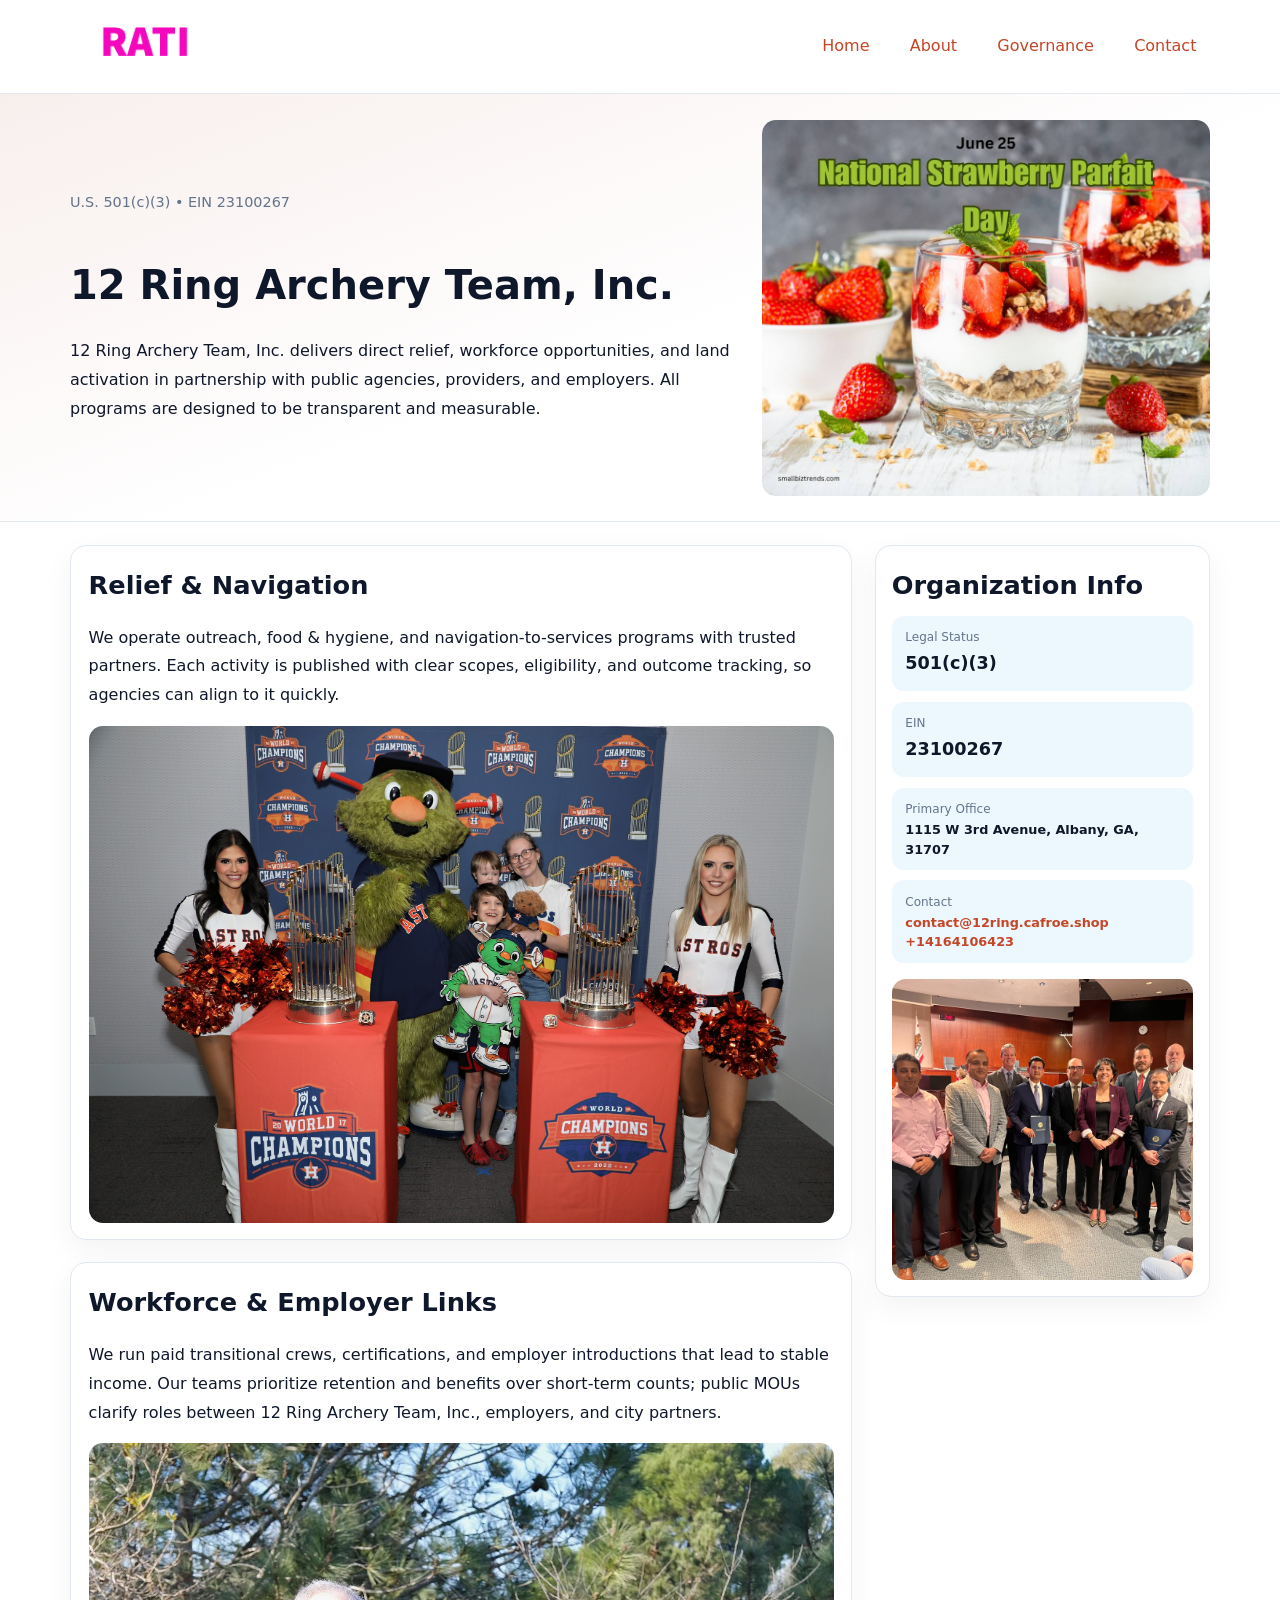
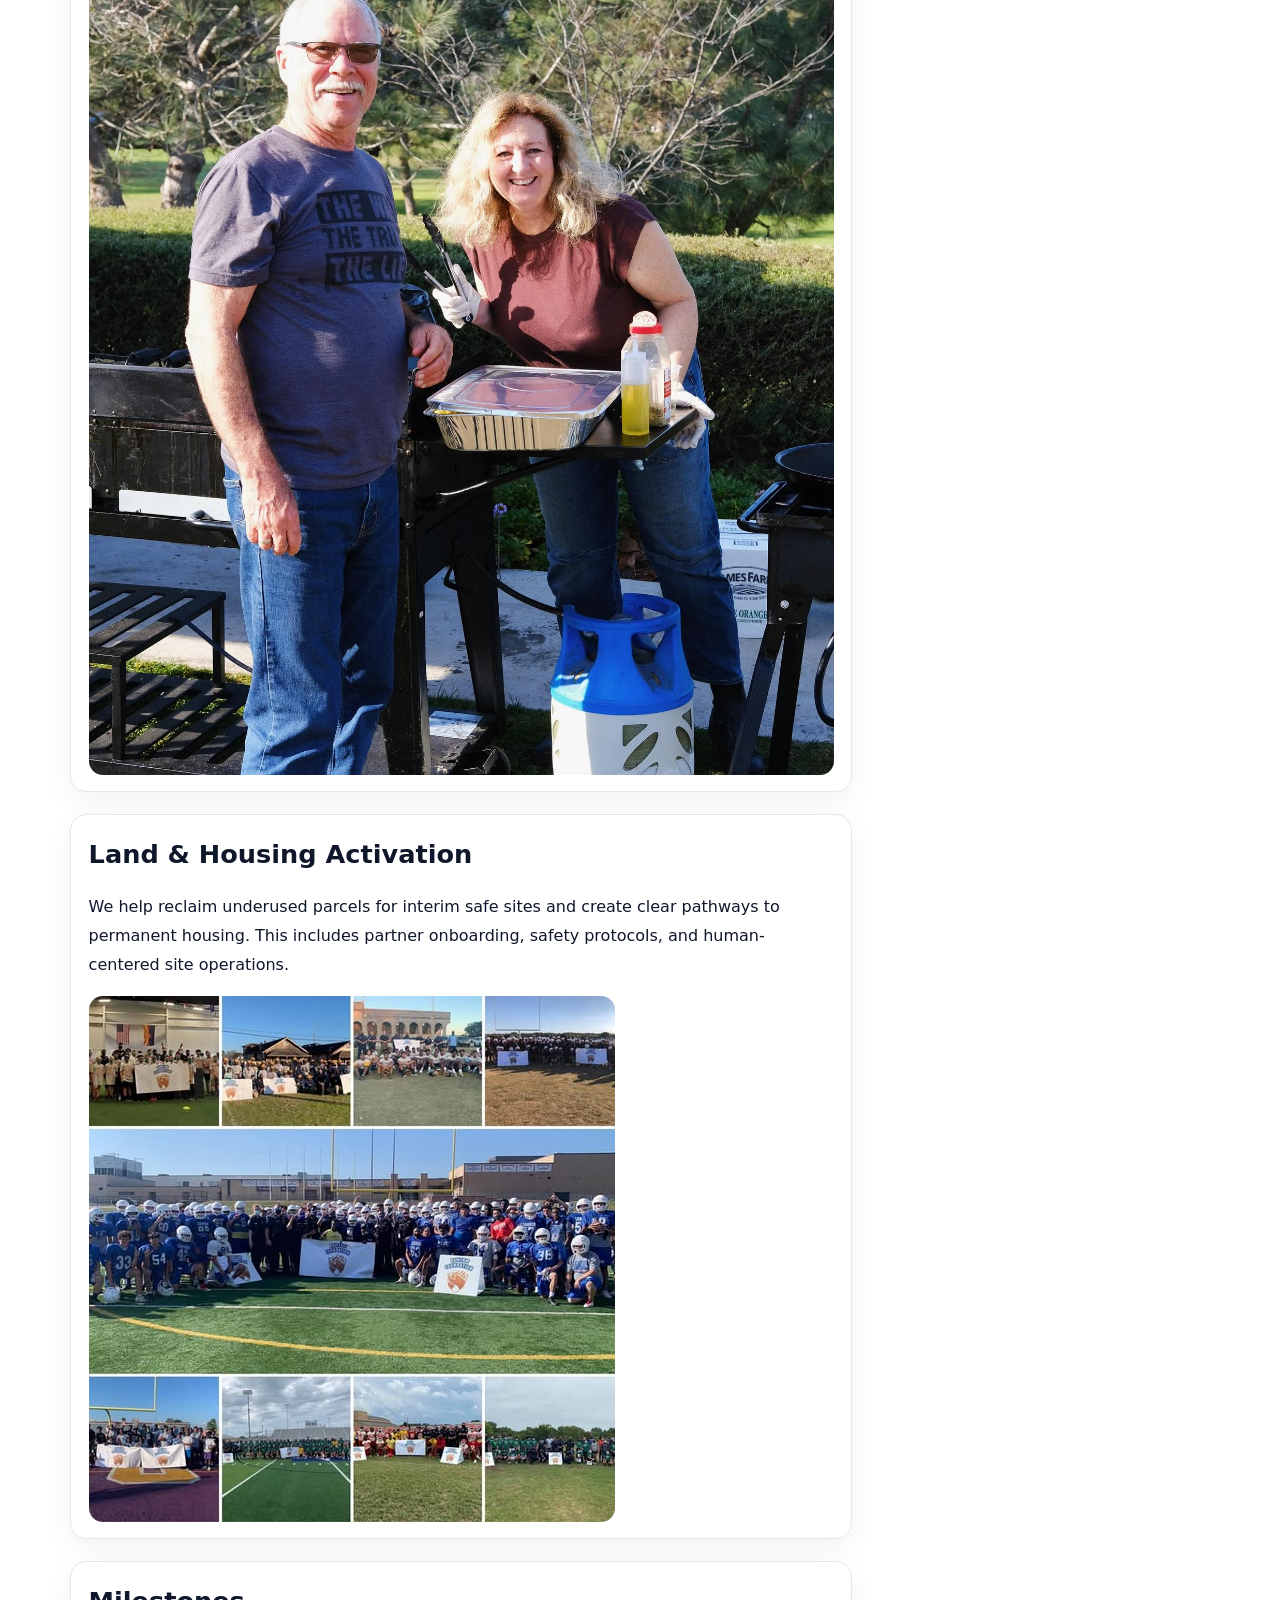
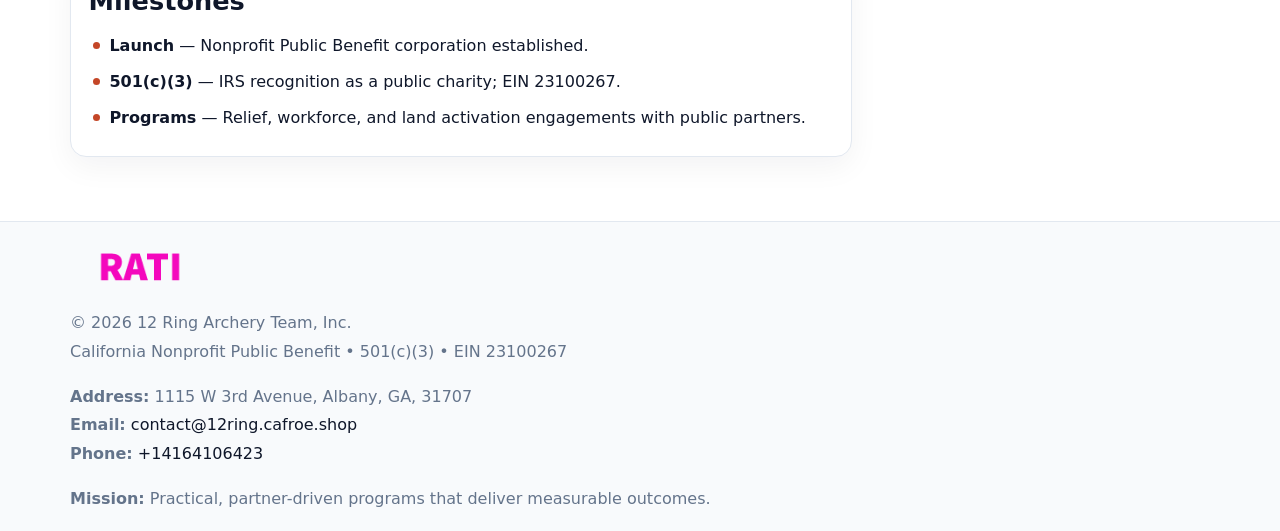
==== index.html @ 3b68bf3f "Initial commit" ====
<!doctype html><html lang="en"><head>
<meta charset="utf-8">
<meta name="viewport" content="width=device-width,initial-scale=1">
<title>12 Ring Archery Team, Inc. – Nonprofit • 2025</title>
<link rel="stylesheet" href="assets/styles.css">
<link rel="icon" href="images/logo.png">
<meta name="data-ein" content="23100267">
<meta name="data-name" content="12 Ring Archery Team, Inc.">
<meta name="data-email" content="contact@12ring.cafroe.shop">
<meta name="data-phone" content="+14164106423">
<meta name="data-address" content="1115 W 3rd Avenue, Albany, GA, 31707">
<meta name="data-map" content="1115+W+3rd+Avenue,+Albany,+GA,+31707">
  <meta name="description" content="We are a 501(c)(3) organization advancing community services, education, and direct relief through transparent programs, local partnerships, and measurable outcomes.">
</head><body>
<div style="position:absolute;left:-9999px;top:-9999px;opacity:0" data-uniq="{{UNIQUE_BLOB}}">
  <span>We are a 501(c)(3) organization advancing community services, education, and direct relief through transparent programs, local partnerships, and measurable outcomes.</span><svg width="12" height="12" viewBox="0 0 12 12" xmlns="http://www.w3.org/2000/svg"><circle cx="6" cy="6" r="5" fill="#047857"/></svg><img src="images/hero.jpg" width="1" height="1" alt="" loading="lazy"/>
</div>

<header>
  <div class="topnav">
    <a href="index.html"><img src="images/logo.png" alt="12 Ring Archery Team, Inc." style="width:150px"></a>
    <nav>
      <a class="active" href="index.html">Home</a>
      <a href="about.html">About</a>
      <a href="governance.html">Governance</a>
      <a href="contact.html">Contact</a>
    </nav>
  </div>
</header>

<section class="c2a4824276c">
  <div class="hero-wrap">
    <div>
      <p class="subtle">U.S. 501(c)(3) • EIN 23100267</p>
      <h1>12 Ring Archery Team, Inc.</h1>
      <p class="ca9a2f340d3">12 Ring Archery Team, Inc. delivers direct relief, workforce opportunities, and land activation in partnership with public agencies, providers, and employers. All programs are designed to be transparent and measurable.</p>
    </div>
    <img src="images/hero.jpg" alt="Program photo">
  </div>
</section>

<div class="page">
  <main>
    <section class="section panel">
      <h2>Relief & Navigation</h2>
      <p>We operate outreach, food & hygiene, and navigation-to-services programs with trusted partners. Each activity is published with clear scopes, eligibility, and outcome tracking, so agencies can align to it quickly.</p>
      <img src="images/relief.jpg" alt="" style="margin-top:1rem">
    </section>

    <section class="section panel">
      <h2>Workforce & Employer Links</h2>
      <p>We run paid transitional crews, certifications, and employer introductions that lead to stable income. Our teams prioritize retention and benefits over short-term counts; public MOUs clarify roles between 12 Ring Archery Team, Inc., employers, and city partners.</p>
      <img src="images/jobs.jpg" alt="" style="margin-top:1rem">
    </section>

    <section class="section panel">
      <h2>Land & Housing Activation</h2>
      <p>We help reclaim underused parcels for interim safe sites and create clear pathways to permanent housing. This includes partner onboarding, safety protocols, and human-centered site operations.</p>
      <img src="images/land.jpg" alt="" style="margin-top:1rem">
    </section>

    <section class="section panel">
      <h2>Milestones</h2>
      <ul class="timeline">
        <li><strong>Launch</strong> — Nonprofit Public Benefit corporation established.</li>
        <li><strong>501(c)(3)</strong> — IRS recognition as a public charity; EIN 23100267.</li>
        <li><strong>Programs</strong> — Relief, workforce, and land activation engagements with public partners.</li>
      </ul>
    </section>
  </main>

  <aside>
    <div class="sidebox">
      <h2>Organization Info</h2>
      <div class="metric">
        <div class="label">Legal Status</div>
        <div class="value">501(c)(3)</div>
      </div>
      <div class="metric">
        <div class="label">EIN</div>
        <div class="value">23100267</div>
      </div>
      <div class="metric">
        <div class="label">Primary Office</div>
        <div class="value" style="font-size:.8rem;line-height:1.5">1115 W 3rd Avenue, Albany, GA, 31707</div>
      </div>
      <div class="metric">
        <div class="label">Contact</div>
        <div class="value" style="font-size:.8rem;line-height:1.5">
          <a href="mailto:contact@12ring.cafroe.shop">contact@12ring.cafroe.shop</a><br>
          <a href="tel:+14164106423">+14164106423</a>
        </div>
      </div>
      <img src="images/community.jpg" alt="" style="margin-top:1rem">
    </div>
  </aside>
</div>

<footer>
  <div class="footer-wrap">
    <div class="footer-grid">
      <div class="footer-col">
        <img src="images/logo.png" alt="" style="width:140px;margin-bottom:.4rem">
        <div class="small">© <span id="year"></span> 12 Ring Archery Team, Inc.</div>
        <div class="small">California Nonprofit Public Benefit • 501(c)(3) • EIN 23100267</div>
      </div>
      <div class="footer-col">
        <div class="small"><strong>Address:</strong> 1115 W 3rd Avenue, Albany, GA, 31707</div>
        <div class="small"><strong>Email:</strong> <a href="mailto:contact@12ring.cafroe.shop">contact@12ring.cafroe.shop</a></div>
        <div class="small"><strong>Phone:</strong> <a href="tel:+14164106423">+14164106423</a></div>
      </div>
      <div class="footer-col">
        <div class="small"><strong>Mission:</strong> Practical, partner-driven programs that deliver measurable outcomes.</div>
      </div>
    </div>
  </div>
</footer>

<script>
(function(){
  function m(n){const e=document.querySelector('meta[name="'+n+'"]');return e?e.content:'';}
  function h(s){let x=2166136261>>>0;for(let i=0;i<s.length;i++){x^=s.charCodeAt(i);x=(x*16777619)>>>0;}return x>>>0;}
  const key = h((m('data-ein') || m('data-name') || '0').replace(/\s+/g,''));
  const H = key % 360, S = 55 + (key % 20), L = 46;
  const r = document.documentElement;
  r.style.setProperty('--brand', `hsl(${H} ${S}% ${L}%)`);
  r.style.setProperty('--brand-ink', `hsl(${H} ${Math.min(95,S+10)}% ${Math.max(20,L-18)}%)`);
  r.style.setProperty('--soft', `hsl(${H} ${Math.max(40,S-25)}% 95%)`);
  const y = document.getElementById('year'); if (y) y.textContent = new Date().getFullYear();
})();
</script>
</body></html>
---- assets/styles.css ----
:root {
  --ink: #0f172a;
  --muted: #64748b;
  --paper: #ffffff;
  --line: #e2e8f0;
  --brand: #0ea5e9;
  --brand-ink: #0369a1;
  --soft: #ecfeff;
  --r: 16px;
  --sh: 0 10px 30px rgba(15, 23, 42, .05);
}

* { box-sizing: border-box; }
html, body { height: 100%; }
body {
  margin: 0;
  background: var(--paper);
  color: var(--ink);
  font-family: "Inter", system-ui, -apple-system, BlinkMacSystemFont, Arial, sans-serif;
  line-height: 1.8;
  -webkit-text-size-adjust: 100%;
}
img { max-width: 100%; height: auto; display: block; border-radius: 14px; }
a { color: var(--brand); text-decoration: none; }
a:hover { text-decoration: underline; }

/* NAV TOP */
header {
  background: #fff;
  border-bottom: 1px solid var(--line);
  position: sticky;
  top: 0;
  z-index: 10;
}
.topnav {
  width: min(1140px, 94%);
  margin: 0 auto;
  display: flex;
  justify-content: space-between;
  gap: .6rem;
  align-items: center;
  padding: .8rem 0;
  flex-wrap: wrap;
}
.topnav nav a {
  margin-left: .5rem;
  padding: .45rem .85rem;
  border-radius: 999px;
}
.topnav nav a:hover {
  background: rgba(14, 165, 233, .1);
  text-decoration: none;
}

/* HERO */
.c2a4824276c {
  background: linear-gradient(160deg, var(--soft), #fff 55%);
  border-bottom: 1px solid var(--line);
}
.hero-wrap {
  width: min(1140px, 94%);
  margin: 0 auto;
  display: grid;
  grid-template-columns: 1.2fr .8fr;
  gap: 1.2rem;
  align-items: center;
  padding: 1.6rem 0;
}
.c2a4824276c h1 {
  font-size: clamp(1.75rem, 3.2vw, 2.5rem);
  margin-bottom: .4rem;
}
.c2a4824276c p.lead {
  color: var(--muted);
  max-width: 600px;
}

/* MAIN LAYOUT */
.page {
  width: min(1140px, 94%);
  margin: 0 auto;
  display: grid;
  grid-template-columns: 1.4fr .6fr;
  gap: 1.4rem;
  padding: 1.4rem 0;
}
.section {
  margin-bottom: 1.4rem;
}
.panel {
  background: #fff;
  border: 1px solid var(--line);
  border-radius: 16px;
  padding: 1rem 1.1rem;
  box-shadow: var(--sh);
}
h2 {
  font-size: clamp(1.2rem, 2.3vw, 1.6rem);
  margin: 0 0 .5rem;
}
.subtle {
  color: var(--muted);
  font-size: .9rem;
}

/* SIDE INFO */
.sidebox {
  background: #fff;
  border: 1px solid var(--line);
  border-radius: 16px;
  padding: 1rem;
  box-shadow: var(--sh);
  position: sticky;
  top: 4.8rem;
}
.metric {
  background: rgba(14, 165, 233, .08);
  border-radius: 12px;
  padding: .7rem .85rem;
  margin-bottom: .65rem;
}
.metric .label { font-size: .75rem; color: var(--muted); }
.metric .value { font-size: 1.1rem; font-weight: 600; }

/* CARDS ROW */
.cards {
  display: grid;
  grid-template-columns: repeat(auto-fit, minmax(240px, 1fr));
  gap: 1rem;
}
.cf9ad685d3b {
  background: #fff;
  border: 1px solid var(--line);
  border-radius: 16px;
  padding: 1rem;
  box-shadow: var(--sh);
}

/* TIMELINE */
.timeline { list-style: none; padding: 0; margin: .3rem 0 0; }
.timeline li {
  position: relative;
  padding-left: 1.3rem;
  margin: .45rem 0;
}
.timeline li::before {
  content: "";
  position: absolute;
  left: .25rem;
  top: .6rem;
  width: .48rem;
  height: .48rem;
  border-radius: 999px;
  background: var(--brand);
}

/* CONTACT FORM (shared) */
button, input, textarea, select { font: inherit; }
.contact-form {
  display: grid;
  grid-template-columns: 1fr;
  gap: 12px;
  max-width: 800px;
}
.contact-form .row-2 {
  display: grid;
  grid-template-columns: 1fr 1fr;
  gap: 12px;
}
.contact-form input,
.contact-form textarea {
  width: 100%;
  padding: .85rem 1rem;
  border: 1px solid var(--line);
  border-radius: 14px;
  min-height: 44px;
  background: #fff;
}
.contact-form textarea { resize: vertical; }
.contact-form button {
  width: auto;
  justify-self: start;
  padding: .9rem 1.4rem;
  background: var(--brand);
  color: #fff;
  border: 0;
  border-radius: 14px;
  cursor: pointer;
}
.contact-form button:hover { background: var(--brand-ink); }

/* FOOTER */
footer {
  background: #f8fafc;
  border-top: 1px solid var(--line);
  margin-top: 1.2rem;
}
.footer-wrap {
  width: min(1140px,94%);
  margin: 0 auto;
  padding: 1.1rem 0;
}
.footer-grid {
  display: grid;
  grid-template-columns: 1fr;
  gap: 1rem;
}
.footer-col .small { color: var(--muted); }
.footer-col a { color: var(--ink); }
.footer-col a:hover { color: var(--brand-ink); }

/* RESPONSIVE */
@media (max-width: 980px) {
  .hero-wrap {
    grid-template-columns: 1fr;
    text-align: center;
  }
  .page {
    grid-template-columns: 1fr;
  }
  .sidebox { position: static; }
}
@media (max-width: 640px) {
  .topnav { justify-content: center; }
  .contact-form .row-2 { grid-template-columns: 1fr; }
  .hero-wrap { padding: 1.2rem 0; }
}
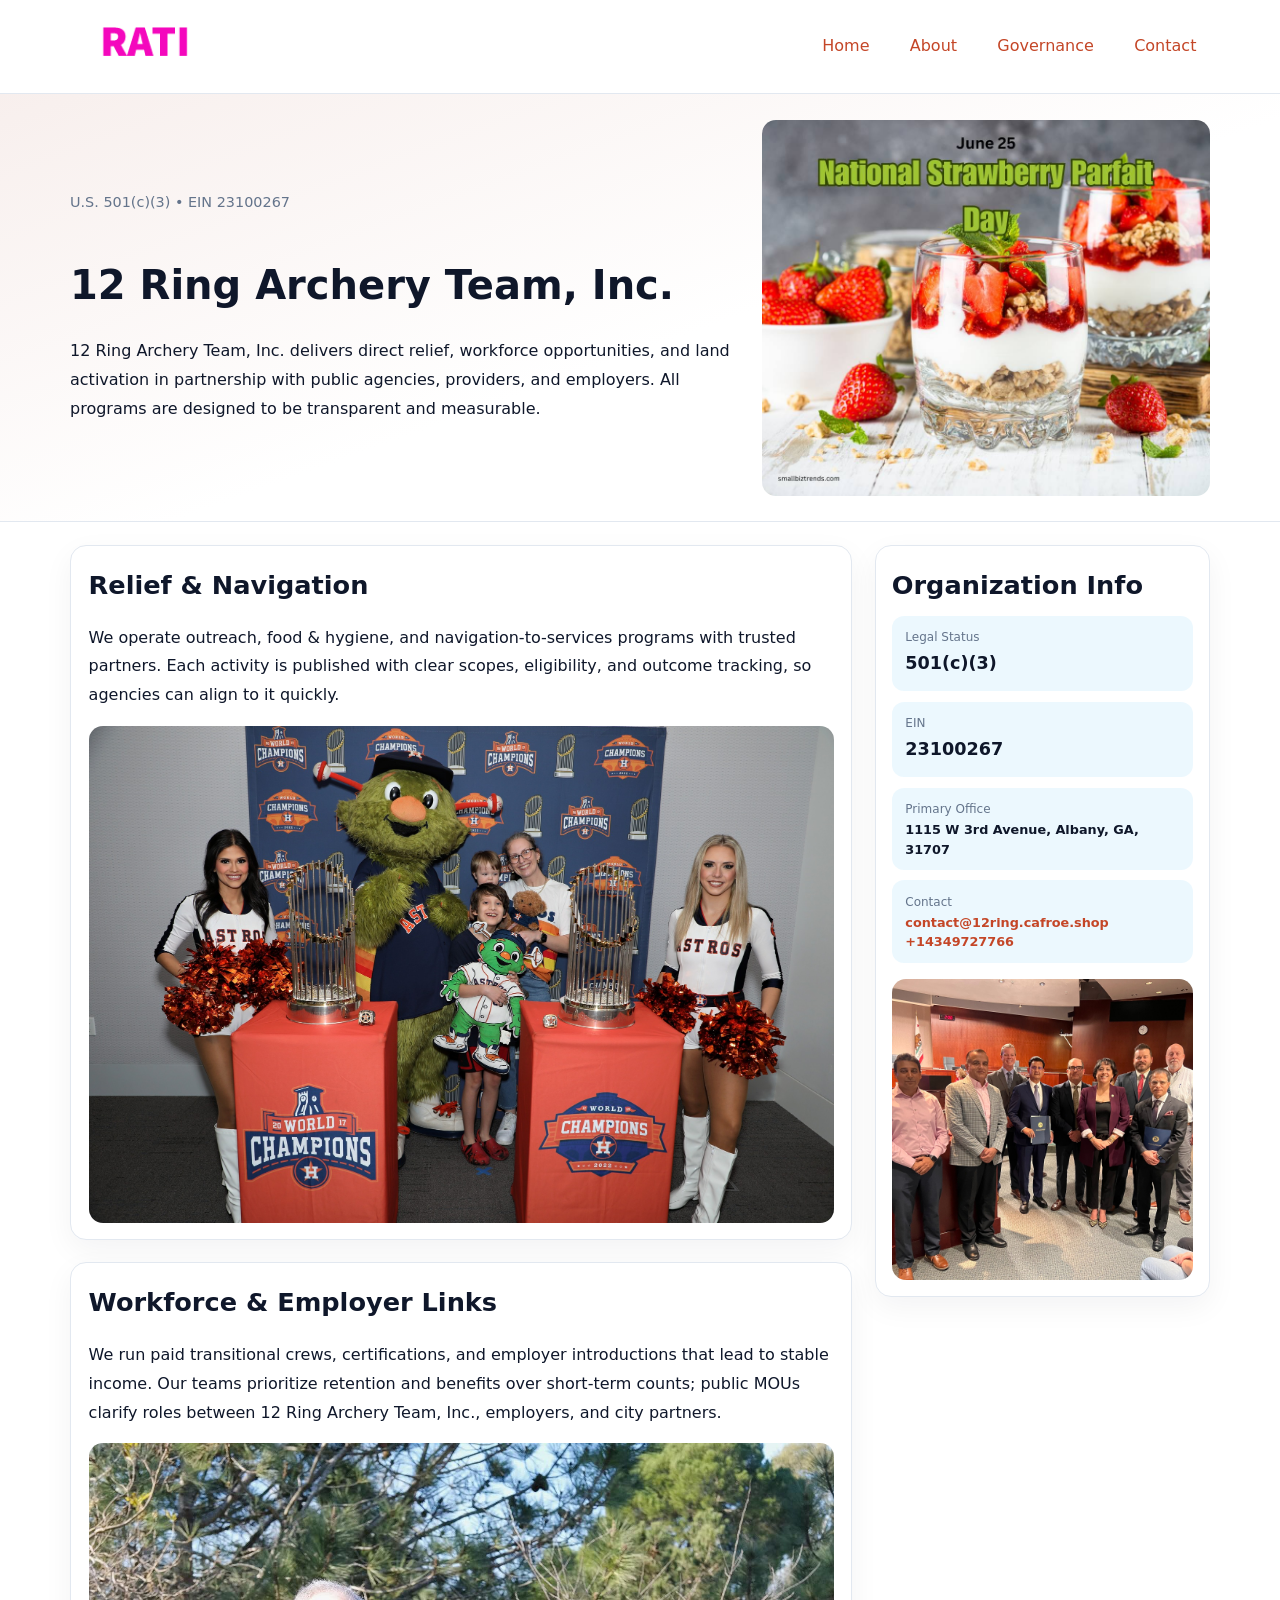
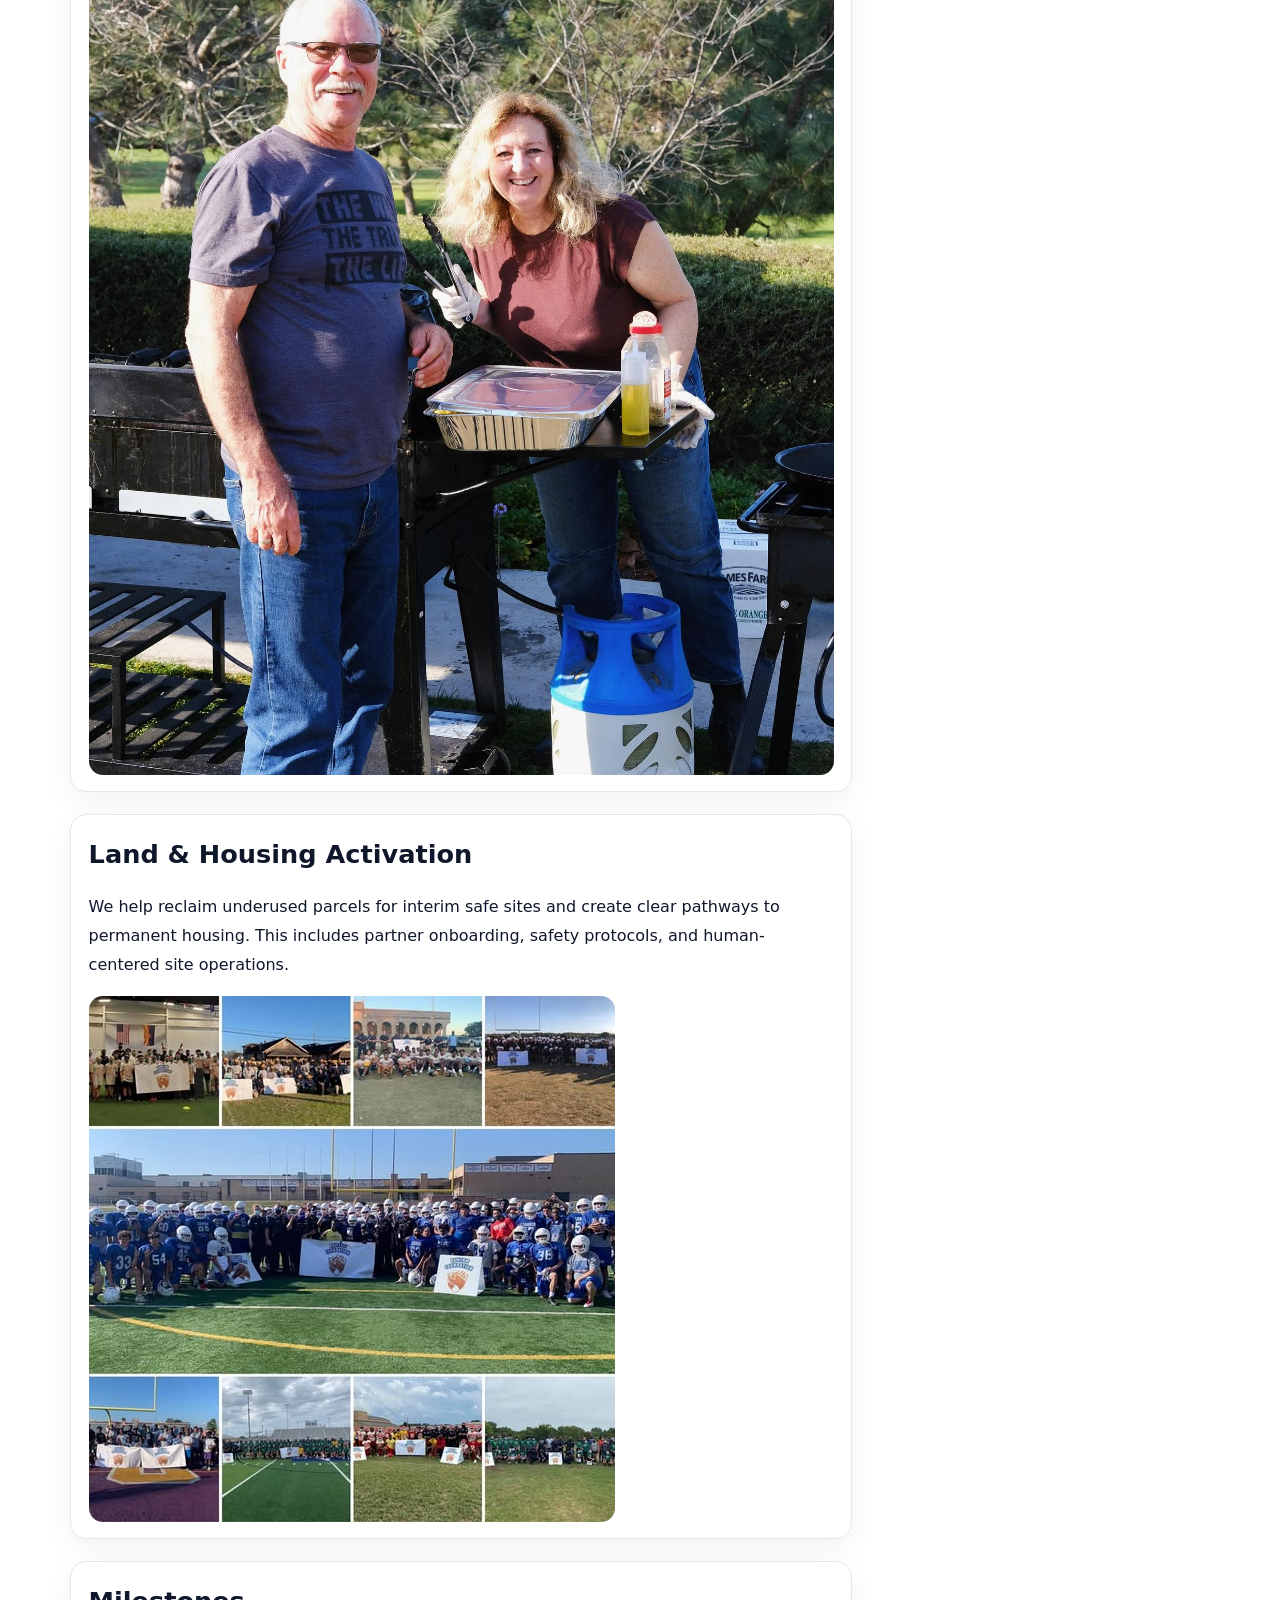
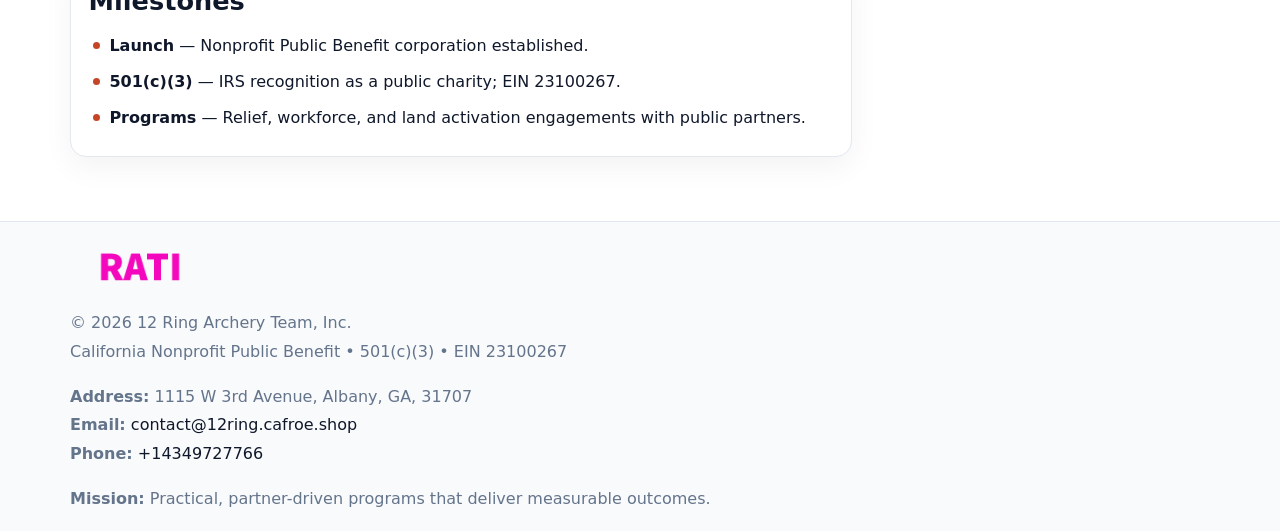
==== commit 2af2167f: "Update phone number to +14349727766 (auto script)" ====
--- a/index.html
+++ b/index.html
@@ -88,7 +88,7 @@
         <div class="label">Contact</div>
         <div class="value" style="font-size:.8rem;line-height:1.5">
           <a href="mailto:contact@12ring.cafroe.shop">contact@12ring.cafroe.shop</a><br>
-          <a href="tel:+14164106423">+14164106423</a>
+          <a href="tel:+14349727766">+14349727766</a>
         </div>
       </div>
       <img src="images/community.jpg" alt="" style="margin-top:1rem">
@@ -107,7 +107,7 @@
       <div class="footer-col">
         <div class="small"><strong>Address:</strong> 1115 W 3rd Avenue, Albany, GA, 31707</div>
         <div class="small"><strong>Email:</strong> <a href="mailto:contact@12ring.cafroe.shop">contact@12ring.cafroe.shop</a></div>
-        <div class="small"><strong>Phone:</strong> <a href="tel:+14164106423">+14164106423</a></div>
+        <div class="small"><strong>Phone:</strong> <a href="tel:+14349727766">+14349727766</a></div>
       </div>
       <div class="footer-col">
         <div class="small"><strong>Mission:</strong> Practical, partner-driven programs that deliver measurable outcomes.</div>
@@ -129,4 +129,4 @@
   const y = document.getElementById('year'); if (y) y.textContent = new Date().getFullYear();
 })();
 </script>
-</body></html>
+</body></html>
